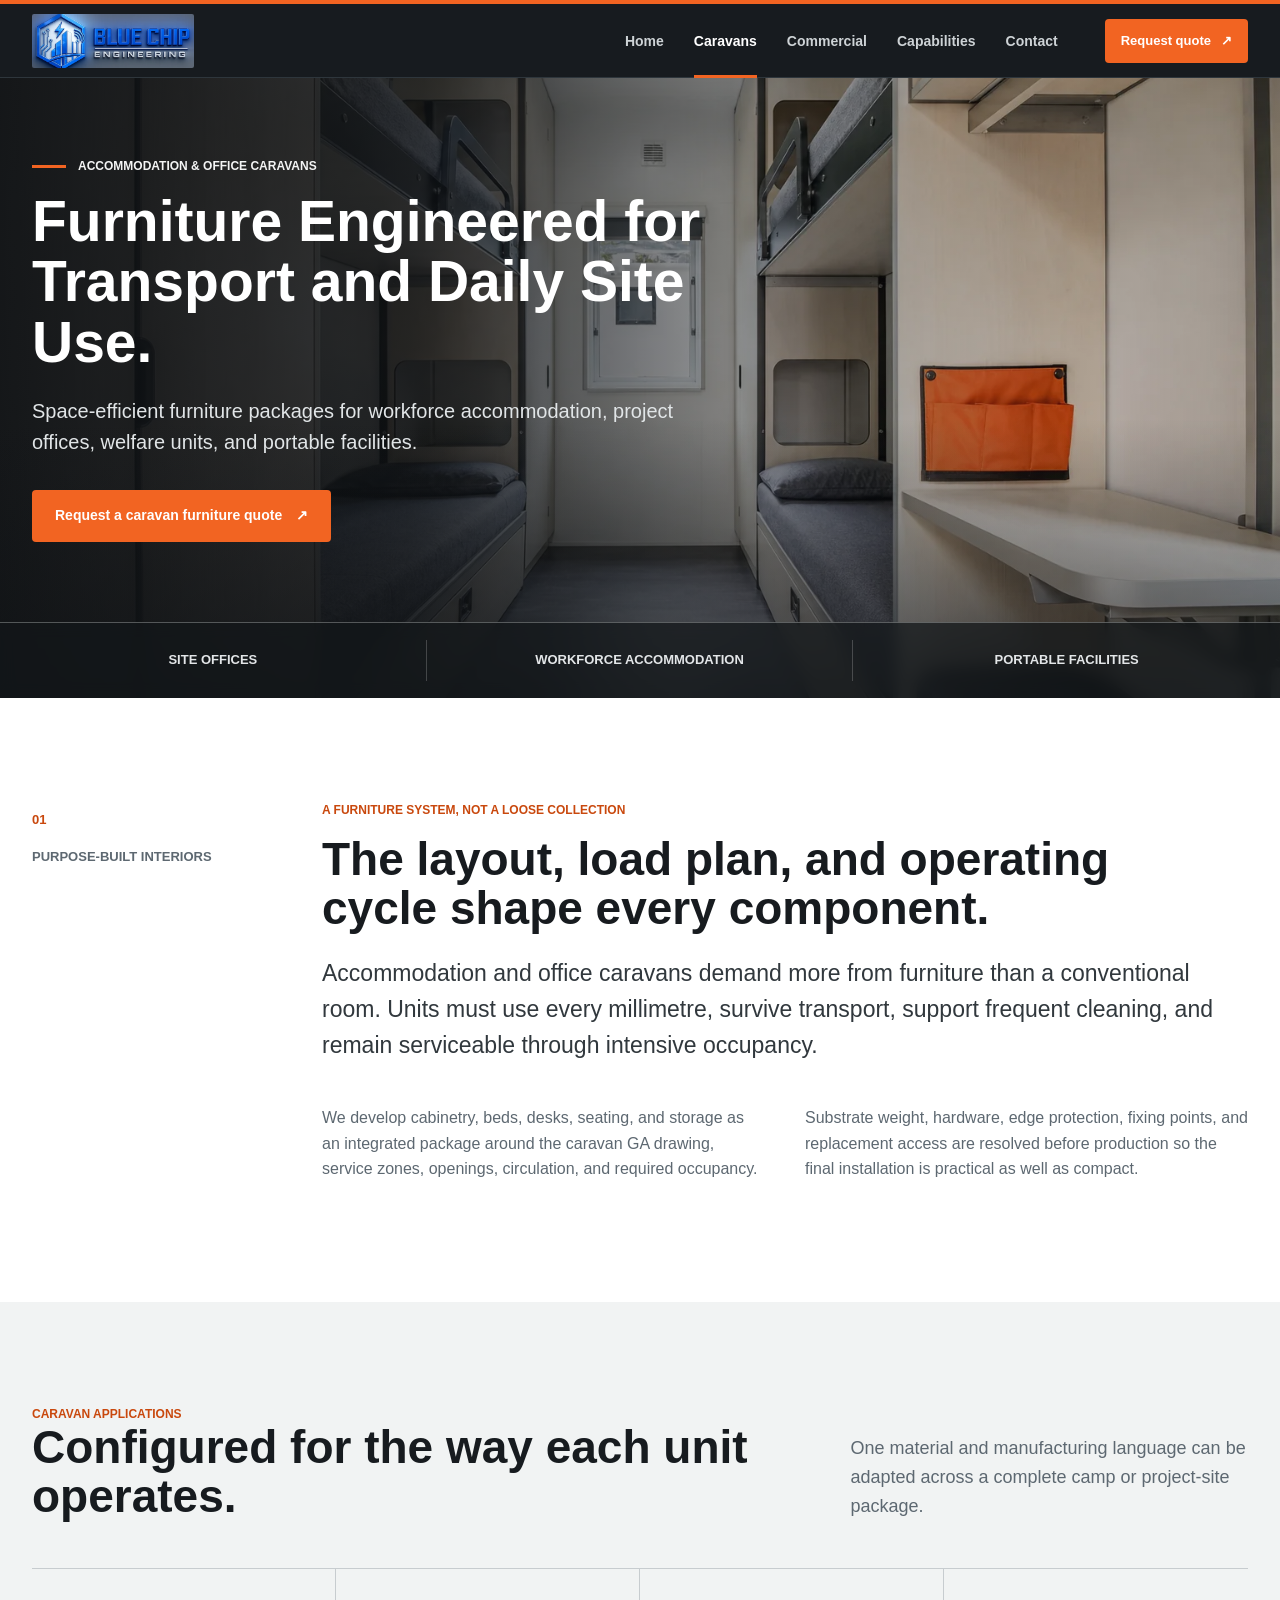
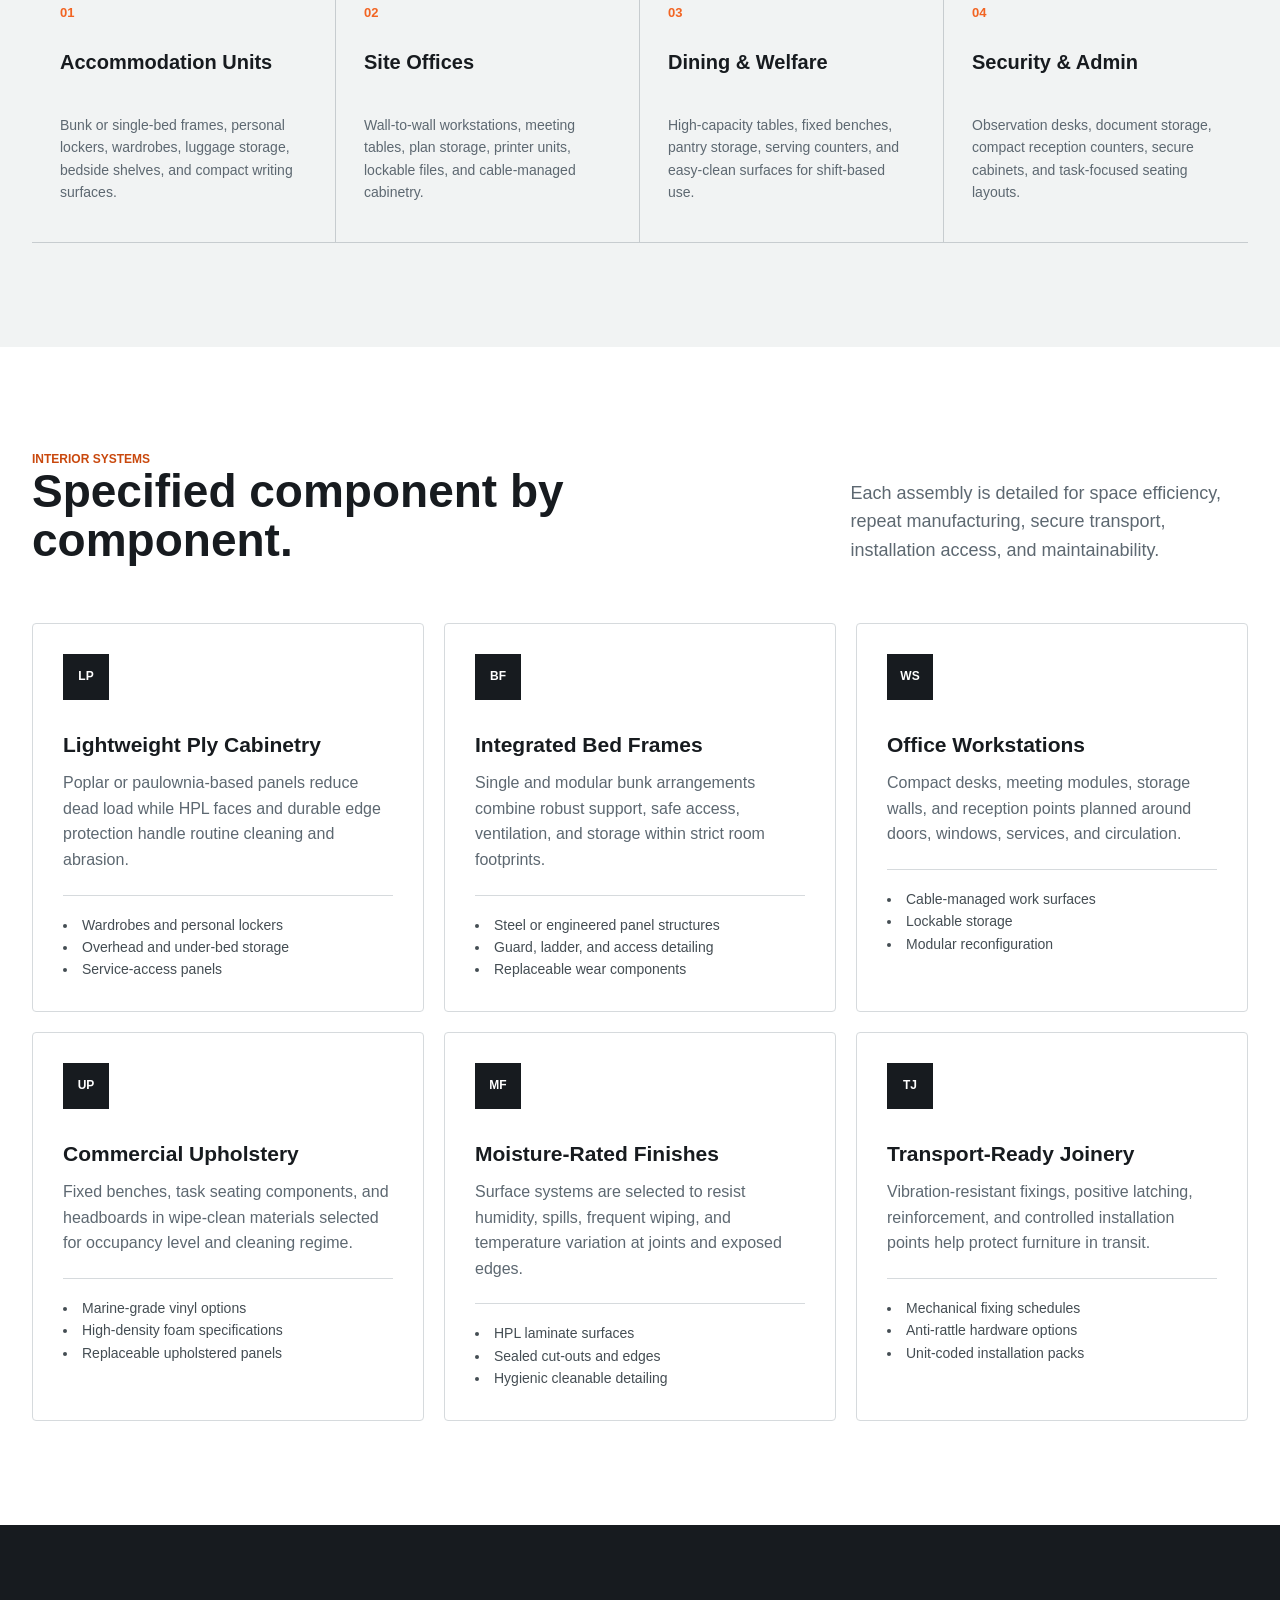
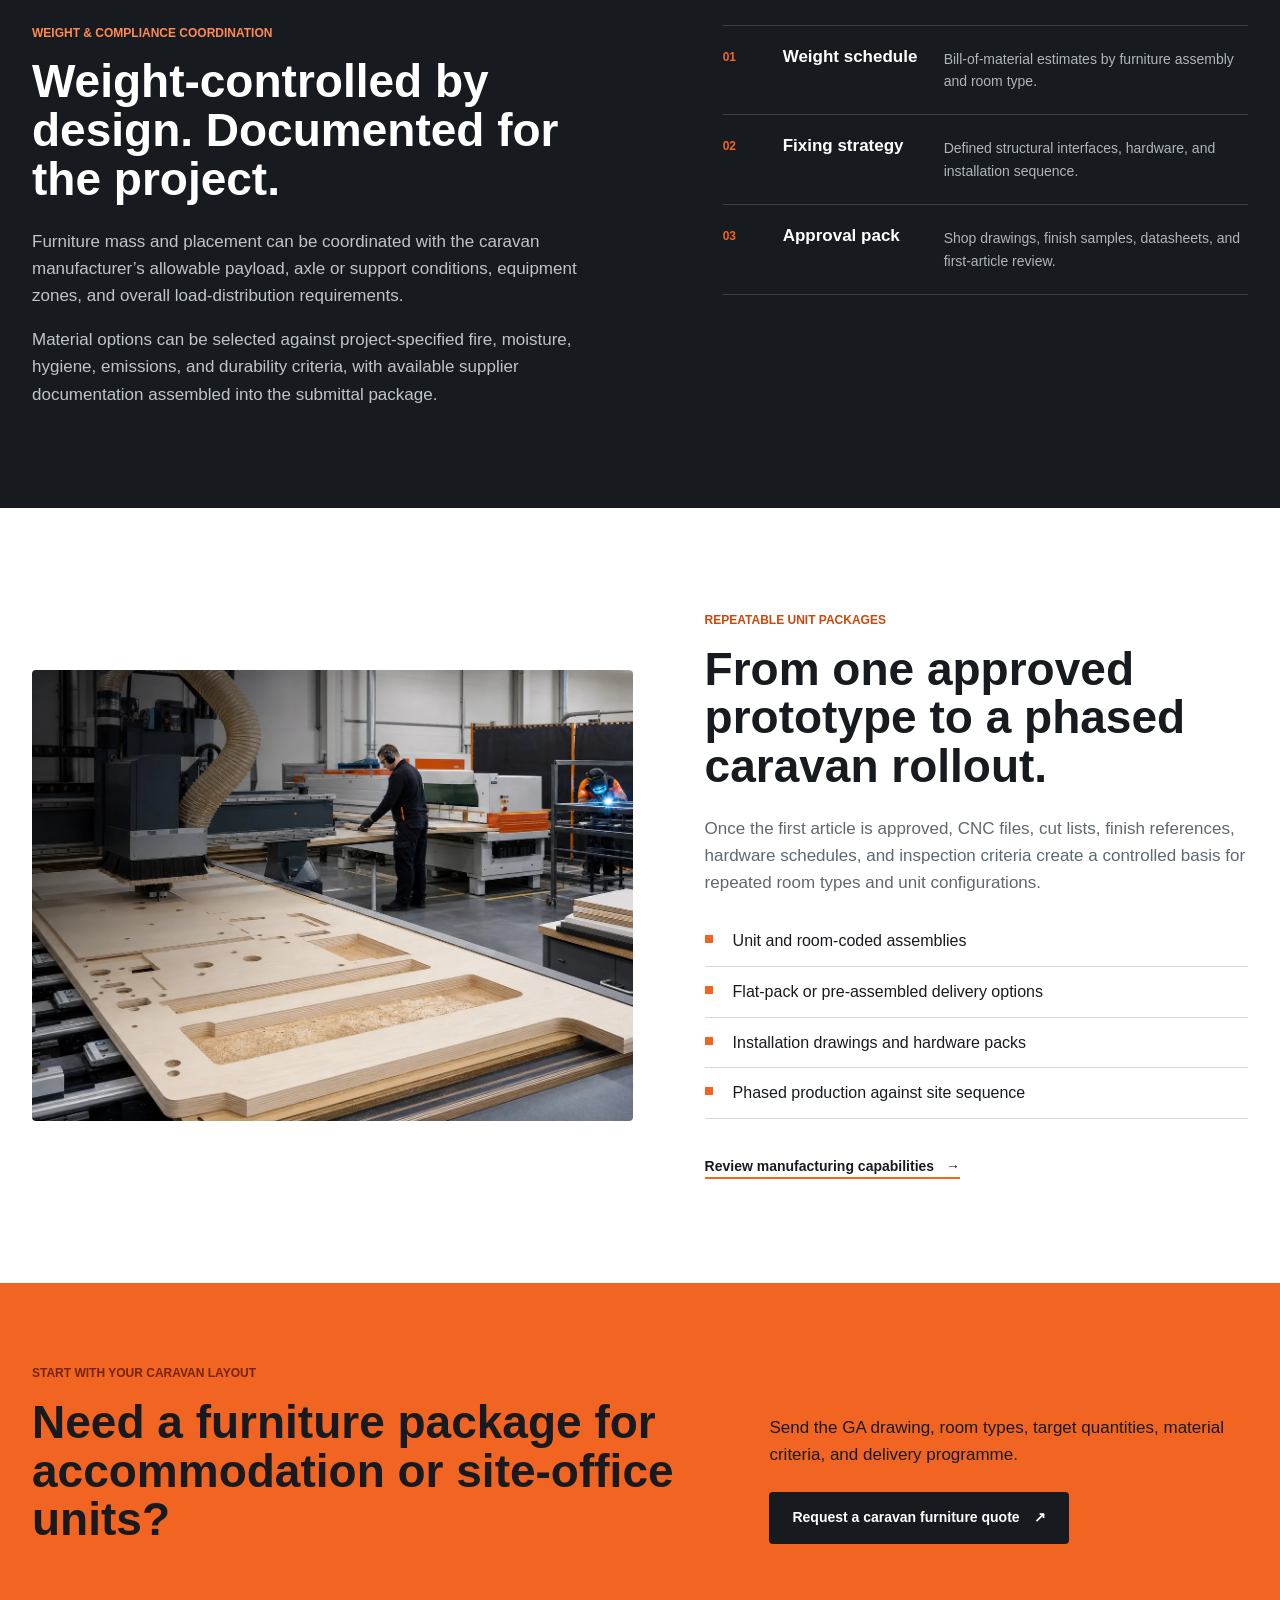
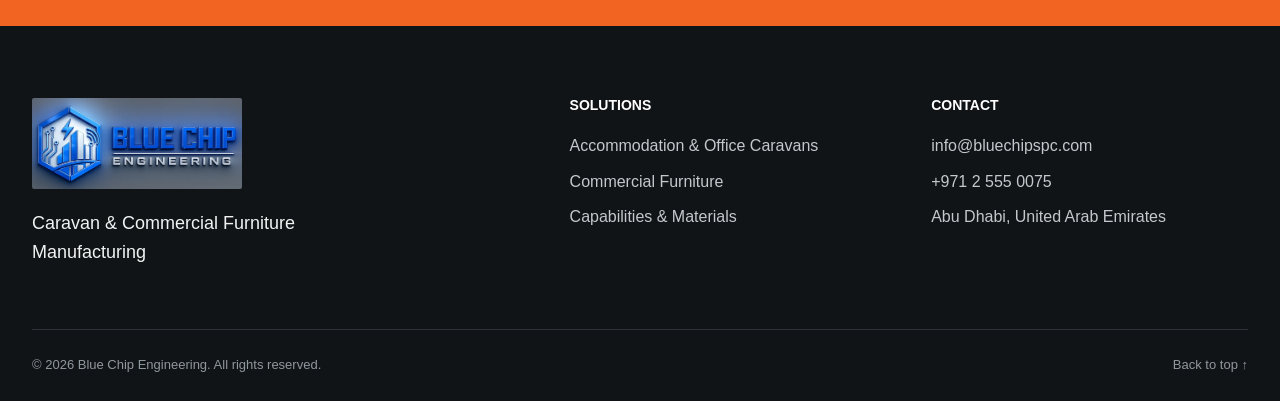
==== caravan-furniture.html @ cbe3d369 "Pivot website to caravan and commercial furniture" ====
<!doctype html>
<html lang="en">
  <head>
    <meta charset="utf-8">
    <meta name="viewport" content="width=device-width, initial-scale=1">
    <title>Accommodation &amp; Office Caravan Furniture | Blue Chip UAE</title>
    <meta name="description" content="Custom furniture for accommodation caravans, site offices, portable cabins, and workforce facilities, engineered for transport, moisture, weight, and daily use.">
    <meta name="theme-color" content="#171b1f">
    <link rel="canonical" href="https://bluechipspc.com/caravan-furniture.html">
    <meta property="og:title" content="Accommodation &amp; Office Caravan Furniture | Blue Chip">
    <meta property="og:description" content="Weight-conscious, transport-ready furniture packages for site accommodation, offices, and portable facilities.">
    <meta property="og:type" content="website">
    <meta property="og:url" content="https://bluechipspc.com/caravan-furniture.html">
    <meta property="og:image" content="https://bluechipspc.com/assets/accommodation-caravan-interior.webp">
    <meta property="og:image:alt" content="Space-efficient furniture inside an accommodation caravan">
    <meta name="twitter:card" content="summary_large_image">
    <link rel="icon" href="assets/favicon.png" type="image/png">
    <link rel="preload" href="assets/accommodation-caravan-interior.webp" as="image" type="image/webp">
    <script>document.documentElement.classList.add("js");</script>
    <link rel="stylesheet" href="styles.css">
  </head>
  <body>
    <a class="skip-link" href="#main-content">Skip to content</a>
    <header class="site-header" id="top">
      <div class="header-shell">
        <a class="brand" href="index.html" aria-label="Blue Chip home"><img src="assets/bluechip-logo.webp" alt="Blue Chip Engineering" width="1000" height="435"></a>
        <button class="nav-toggle" type="button" aria-label="Open navigation" aria-expanded="false" aria-controls="primary-navigation"><span></span><span></span><span></span></button>
        <nav class="site-nav" id="primary-navigation" aria-label="Primary navigation">
          <a href="index.html">Home</a><a href="caravan-furniture.html" aria-current="page">Caravans</a><a href="commercial-furniture.html">Commercial</a><a href="manufacturing-capabilities.html">Capabilities</a><a href="quote-contact.html">Contact</a>
        </nav>
        <a class="header-cta" href="quote-contact.html">Request quote <span aria-hidden="true">&#8599;</span></a>
      </div>
    </header>

    <main id="main-content">
      <section class="hero subpage-hero" aria-labelledby="hero-title">
        <div class="hero-media" aria-hidden="true"><img src="assets/accommodation-caravan-interior.webp" alt="" width="1536" height="1024" fetchpriority="high"></div>
        <div class="hero-shade" aria-hidden="true"></div>
        <div class="page-shell hero-content reveal is-visible">
          <p class="kicker"><span></span> Accommodation &amp; office caravans</p>
          <h1 id="hero-title">Furniture Engineered for Transport and Daily Site Use.</h1>
          <p class="hero-lead">Space-efficient furniture packages for workforce accommodation, project offices, welfare units, and portable facilities.</p>
          <div class="hero-actions"><a class="button button-primary" href="quote-contact.html?project=caravan">Request a caravan furniture quote <span aria-hidden="true">&#8599;</span></a></div>
        </div>
        <div class="hero-rail"><span>Site offices</span><span>Workforce accommodation</span><span>Portable facilities</span></div>
      </section>

      <section class="section intro-section" aria-labelledby="intro-title">
        <div class="page-shell intro-layout">
          <div class="section-label reveal"><span>01</span><p>Purpose-built interiors</p></div>
          <div class="intro-copy reveal">
            <p class="eyebrow">A furniture system, not a loose collection</p>
            <h2 id="intro-title">The layout, load plan, and operating cycle shape every component.</h2>
            <p class="large-copy">Accommodation and office caravans demand more from furniture than a conventional room. Units must use every millimetre, survive transport, support frequent cleaning, and remain serviceable through intensive occupancy.</p>
            <div class="body-columns"><p>We develop cabinetry, beds, desks, seating, and storage as an integrated package around the caravan GA drawing, service zones, openings, circulation, and required occupancy.</p><p>Substrate weight, hardware, edge protection, fixing points, and replacement access are resolved before production so the final installation is practical as well as compact.</p></div>
          </div>
        </div>
      </section>

      <section class="application-section section-muted" aria-labelledby="application-title">
        <div class="page-shell">
          <div class="section-heading compact reveal"><div><p class="eyebrow">Caravan applications</p><h2 id="application-title">Configured for the way each unit operates.</h2></div><p>One material and manufacturing language can be adapted across a complete camp or project-site package.</p></div>
          <div class="application-grid">
            <article class="application-item reveal"><span>01</span><h3>Accommodation Units</h3><p>Bunk or single-bed frames, personal lockers, wardrobes, luggage storage, bedside shelves, and compact writing surfaces.</p></article>
            <article class="application-item reveal"><span>02</span><h3>Site Offices</h3><p>Wall-to-wall workstations, meeting tables, plan storage, printer units, lockable files, and cable-managed cabinetry.</p></article>
            <article class="application-item reveal"><span>03</span><h3>Dining &amp; Welfare</h3><p>High-capacity tables, fixed benches, pantry storage, serving counters, and easy-clean surfaces for shift-based use.</p></article>
            <article class="application-item reveal"><span>04</span><h3>Security &amp; Admin</h3><p>Observation desks, document storage, compact reception counters, secure cabinets, and task-focused seating layouts.</p></article>
          </div>
        </div>
      </section>

      <section class="section systems-section" aria-labelledby="systems-title">
        <div class="page-shell">
          <div class="section-heading reveal"><div><p class="eyebrow">Interior systems</p><h2 id="systems-title">Specified component by component.</h2></div><p>Each assembly is detailed for space efficiency, repeat manufacturing, secure transport, installation access, and maintainability.</p></div>
          <div class="systems-grid">
            <article class="system-card reveal"><div class="system-icon">LP</div><h3>Lightweight Ply Cabinetry</h3><p>Poplar or paulownia-based panels reduce dead load while HPL faces and durable edge protection handle routine cleaning and abrasion.</p><ul><li>Wardrobes and personal lockers</li><li>Overhead and under-bed storage</li><li>Service-access panels</li></ul></article>
            <article class="system-card reveal"><div class="system-icon">BF</div><h3>Integrated Bed Frames</h3><p>Single and modular bunk arrangements combine robust support, safe access, ventilation, and storage within strict room footprints.</p><ul><li>Steel or engineered panel structures</li><li>Guard, ladder, and access detailing</li><li>Replaceable wear components</li></ul></article>
            <article class="system-card reveal"><div class="system-icon">WS</div><h3>Office Workstations</h3><p>Compact desks, meeting modules, storage walls, and reception points planned around doors, windows, services, and circulation.</p><ul><li>Cable-managed work surfaces</li><li>Lockable storage</li><li>Modular reconfiguration</li></ul></article>
            <article class="system-card reveal"><div class="system-icon">UP</div><h3>Commercial Upholstery</h3><p>Fixed benches, task seating components, and headboards in wipe-clean materials selected for occupancy level and cleaning regime.</p><ul><li>Marine-grade vinyl options</li><li>High-density foam specifications</li><li>Replaceable upholstered panels</li></ul></article>
            <article class="system-card reveal"><div class="system-icon">MF</div><h3>Moisture-Rated Finishes</h3><p>Surface systems are selected to resist humidity, spills, frequent wiping, and temperature variation at joints and exposed edges.</p><ul><li>HPL laminate surfaces</li><li>Sealed cut-outs and edges</li><li>Hygienic cleanable detailing</li></ul></article>
            <article class="system-card reveal"><div class="system-icon">TJ</div><h3>Transport-Ready Joinery</h3><p>Vibration-resistant fixings, positive latching, reinforcement, and controlled installation points help protect furniture in transit.</p><ul><li>Mechanical fixing schedules</li><li>Anti-rattle hardware options</li><li>Unit-coded installation packs</li></ul></article>
          </div>
        </div>
      </section>

      <section class="technical-band section-dark" aria-labelledby="technical-title">
        <div class="page-shell technical-layout">
          <div class="technical-copy reveal">
            <p class="eyebrow eyebrow-light">Weight &amp; compliance coordination</p>
            <h2 id="technical-title">Weight-controlled by design. Documented for the project.</h2>
            <p>Furniture mass and placement can be coordinated with the caravan manufacturer’s allowable payload, axle or support conditions, equipment zones, and overall load-distribution requirements.</p>
            <p>Material options can be selected against project-specified fire, moisture, hygiene, emissions, and durability criteria, with available supplier documentation assembled into the submittal package.</p>
          </div>
          <div class="technical-points">
            <div class="technical-point reveal"><span>01</span><h3>Weight schedule</h3><p>Bill-of-material estimates by furniture assembly and room type.</p></div>
            <div class="technical-point reveal"><span>02</span><h3>Fixing strategy</h3><p>Defined structural interfaces, hardware, and installation sequence.</p></div>
            <div class="technical-point reveal"><span>03</span><h3>Approval pack</h3><p>Shop drawings, finish samples, datasheets, and first-article review.</p></div>
          </div>
        </div>
      </section>

      <section class="section kit-section" aria-labelledby="kit-title">
        <div class="page-shell kit-layout">
          <div class="kit-image reveal"><img src="assets/cnc-furniture-manufacturing.webp" alt="CNC-routed lightweight furniture panels in production" width="1672" height="941" loading="lazy"></div>
          <div class="kit-copy reveal"><p class="eyebrow">Repeatable unit packages</p><h2 id="kit-title">From one approved prototype to a phased caravan rollout.</h2><p>Once the first article is approved, CNC files, cut lists, finish references, hardware schedules, and inspection criteria create a controlled basis for repeated room types and unit configurations.</p><ul class="check-list dark"><li>Unit and room-coded assemblies</li><li>Flat-pack or pre-assembled delivery options</li><li>Installation drawings and hardware packs</li><li>Phased production against site sequence</li></ul><a class="text-link" href="manufacturing-capabilities.html">Review manufacturing capabilities <span aria-hidden="true">&#8594;</span></a></div>
        </div>
      </section>

      <section class="cta-band" aria-labelledby="cta-title"><div class="page-shell cta-layout reveal"><div><p class="eyebrow">Start with your caravan layout</p><h2 id="cta-title">Need a furniture package for accommodation or site-office units?</h2></div><div class="cta-action"><p>Send the GA drawing, room types, target quantities, material criteria, and delivery programme.</p><a class="button button-dark" href="quote-contact.html?project=caravan">Request a caravan furniture quote <span aria-hidden="true">&#8599;</span></a></div></div></section>
    </main>

    <footer class="site-footer"><div class="page-shell footer-grid"><div class="footer-brand"><img src="assets/bluechip-logo.webp" alt="Blue Chip Engineering" width="1000" height="435" loading="lazy"><p>Caravan &amp; Commercial Furniture Manufacturing</p></div><div class="footer-column"><h2>Solutions</h2><a href="caravan-furniture.html">Accommodation &amp; Office Caravans</a><a href="commercial-furniture.html">Commercial Furniture</a><a href="manufacturing-capabilities.html">Capabilities &amp; Materials</a></div><div class="footer-column"><h2>Contact</h2><a href="mailto:info@bluechipspc.com">info@bluechipspc.com</a><a href="tel:+97125550075">+971 2 555 0075</a><span>Abu Dhabi, United Arab Emirates</span></div></div><div class="page-shell footer-base"><span>&copy; 2026 Blue Chip Engineering. All rights reserved.</span><a href="#top">Back to top <span aria-hidden="true">&#8593;</span></a></div></footer>
    <script src="script.js" defer></script>
  </body>
</html>
---- styles.css ----
:root {
  --charcoal: #171b1f;
  --charcoal-2: #22282d;
  --charcoal-3: #30373d;
  --ink: #171b1f;
  --slate: #5d6871;
  --steel: #8e989f;
  --line: #d6dadd;
  --line-dark: #3a4248;
  --muted: #f1f3f3;
  --white: #ffffff;
  --orange: #f26422;
  --orange-dark: #c9480d;
  --max-width: 1280px;
  --header-height: 78px;
}

*,
*::before,
*::after {
  box-sizing: border-box;
}

html {
  scroll-behavior: smooth;
  scroll-padding-top: 96px;
}

body {
  margin: 0;
  color: var(--ink);
  background: var(--white);
  font-family: Inter, Aptos, "Segoe UI", Arial, sans-serif;
  font-size: 16px;
  line-height: 1.6;
  letter-spacing: 0;
  -webkit-font-smoothing: antialiased;
}

body.nav-open {
  overflow: hidden;
}

img {
  display: block;
  max-width: 100%;
}

a {
  color: inherit;
  text-decoration: none;
}

button,
input,
select,
textarea {
  color: inherit;
  font: inherit;
  letter-spacing: 0;
}

h1,
h2,
h3,
p {
  margin-top: 0;
}

h1,
h2,
h3 {
  font-weight: 720;
  line-height: 1.06;
  letter-spacing: 0;
}

h2 {
  margin-bottom: 24px;
  font-size: 46px;
}

h3 {
  margin-bottom: 14px;
  font-size: 23px;
}

p:last-child,
ul:last-child,
ol:last-child {
  margin-bottom: 0;
}

::selection {
  color: var(--white);
  background: var(--orange-dark);
}

:focus-visible {
  outline: 3px solid var(--orange);
  outline-offset: 3px;
}

.sr-only {
  position: absolute;
  width: 1px;
  height: 1px;
  padding: 0;
  margin: -1px;
  overflow: hidden;
  clip: rect(0, 0, 0, 0);
  white-space: nowrap;
  border: 0;
}

.skip-link {
  position: fixed;
  top: 10px;
  left: 10px;
  z-index: 1000;
  padding: 10px 16px;
  color: var(--white);
  background: var(--orange-dark);
  transform: translateY(-150%);
  transition: transform 180ms ease;
}

.skip-link:focus {
  transform: translateY(0);
}

.page-shell,
.header-shell {
  width: min(calc(100% - 64px), var(--max-width));
  margin-inline: auto;
}

.section {
  padding-block: 104px;
}

.section-muted {
  padding-block: 104px;
  background: var(--muted);
}

.section-dark {
  color: var(--white);
  background: var(--charcoal);
}

.eyebrow,
.kicker,
.pathway-number,
.material-code {
  margin-bottom: 16px;
  color: var(--orange-dark);
  font-size: 12px;
  font-weight: 750;
  line-height: 1.4;
  letter-spacing: 0;
  text-transform: uppercase;
}

.eyebrow-light {
  color: #ff8a52;
}

.section-heading {
  display: grid;
  grid-template-columns: minmax(0, 1.3fr) minmax(300px, 0.7fr);
  gap: 80px;
  align-items: end;
  margin-bottom: 58px;
}

.section-heading h2,
.section-heading p {
  margin-bottom: 0;
}

.section-heading > p {
  color: var(--slate);
  font-size: 18px;
}

.section-heading.compact {
  margin-bottom: 48px;
}

.button {
  display: inline-flex;
  min-height: 52px;
  align-items: center;
  justify-content: center;
  gap: 14px;
  padding: 14px 22px;
  border: 1px solid transparent;
  border-radius: 4px;
  font-size: 14px;
  font-weight: 750;
  line-height: 1.25;
  text-align: center;
  transition: color 180ms ease, background-color 180ms ease, border-color 180ms ease, transform 180ms ease;
}

.button:hover {
  transform: translateY(-2px);
}

.button-primary {
  color: var(--white);
  background: var(--orange);
}

.button-primary:hover {
  background: var(--orange-dark);
}

.button-ghost {
  color: var(--white);
  border-color: rgba(255, 255, 255, 0.55);
  background: rgba(23, 27, 31, 0.28);
}

.button-ghost:hover {
  border-color: var(--white);
  background: rgba(23, 27, 31, 0.7);
}

.button-dark {
  color: var(--white);
  background: var(--charcoal);
}

.button-dark:hover {
  background: var(--charcoal-3);
}

.button-outline-light {
  color: var(--white);
  border-color: #707980;
  background: transparent;
}

.button-outline-light:hover {
  border-color: var(--orange);
  background: var(--orange);
}

.text-link {
  display: inline-flex;
  align-items: center;
  gap: 12px;
  color: var(--ink);
  font-size: 14px;
  font-weight: 750;
  border-bottom: 2px solid var(--orange);
}

.text-link:hover {
  color: var(--orange-dark);
}

.site-header {
  position: sticky;
  top: 0;
  z-index: 100;
  height: var(--header-height);
  border-top: 4px solid var(--orange);
  border-bottom: 1px solid #2e363c;
  color: var(--white);
  background: var(--charcoal);
}

.header-shell {
  display: flex;
  height: calc(var(--header-height) - 4px);
  align-items: center;
  gap: 34px;
}

.brand {
  display: block;
  flex: 0 0 162px;
  width: 162px;
  height: 54px;
  overflow: hidden;
  border-radius: 2px;
  background: #59616a;
}

.brand img {
  width: 100%;
  height: 100%;
  object-fit: cover;
}

.site-nav {
  display: flex;
  align-items: stretch;
  align-self: stretch;
  gap: 4px;
  margin-left: auto;
}

.site-nav a {
  position: relative;
  display: flex;
  align-items: center;
  padding: 0 13px;
  color: #ced3d6;
  font-size: 14px;
  font-weight: 650;
  white-space: nowrap;
}

.site-nav a::after {
  position: absolute;
  right: 13px;
  bottom: 0;
  left: 13px;
  height: 3px;
  background: var(--orange);
  content: "";
  opacity: 0;
  transform: scaleX(0.4);
  transition: opacity 180ms ease, transform 180ms ease;
}

.site-nav a:hover,
.site-nav a[aria-current="page"] {
  color: var(--white);
}

.site-nav a:hover::after,
.site-nav a[aria-current="page"]::after {
  opacity: 1;
  transform: scaleX(1);
}

.header-cta {
  display: inline-flex;
  min-height: 44px;
  align-items: center;
  gap: 10px;
  padding: 11px 16px;
  border-radius: 4px;
  color: var(--white);
  background: var(--orange);
  font-size: 13px;
  font-weight: 750;
  white-space: nowrap;
}

.header-cta:hover {
  background: var(--orange-dark);
}

.nav-toggle {
  display: none;
  width: 46px;
  height: 46px;
  padding: 11px;
  border: 1px solid var(--line-dark);
  border-radius: 4px;
  color: var(--white);
  background: transparent;
  cursor: pointer;
}

.nav-toggle span {
  display: block;
  width: 100%;
  height: 2px;
  margin-block: 5px;
  background: currentColor;
  transition: transform 180ms ease, opacity 180ms ease;
}

.hero {
  position: relative;
  overflow: hidden;
  color: var(--white);
  background: var(--charcoal);
}

.home-hero {
  height: calc(100svh - 120px);
  min-height: 590px;
  max-height: 780px;
}

.subpage-hero {
  height: min(620px, calc(100svh - 116px));
  min-height: 520px;
}

.hero-media,
.hero-shade {
  position: absolute;
  inset: 0;
}

.hero-media img {
  width: 100%;
  height: 100%;
  object-fit: cover;
  object-position: center;
}

.home-hero .hero-media img {
  object-position: center 47%;
}

.commercial-hero .hero-media img {
  object-position: center 43%;
}

.hero-shade {
  background: linear-gradient(90deg, rgba(15, 18, 21, 0.96) 0%, rgba(15, 18, 21, 0.82) 32%, rgba(15, 18, 21, 0.4) 60%, rgba(15, 18, 21, 0.18) 100%);
}

.hero-shade::after {
  position: absolute;
  inset: 0;
  background: linear-gradient(0deg, rgba(15, 18, 21, 0.62) 0%, transparent 45%);
  content: "";
}

.hero-content {
  position: relative;
  z-index: 2;
  display: flex;
  height: calc(100% - 76px);
  max-width: var(--max-width);
  flex-direction: column;
  align-items: flex-start;
  justify-content: center;
  padding-right: 34%;
}

.kicker {
  display: flex;
  align-items: center;
  gap: 12px;
  color: #f3f4f4;
}

.kicker span {
  width: 34px;
  height: 3px;
  background: var(--orange);
}

.hero h1 {
  max-width: 880px;
  margin-bottom: 24px;
  font-size: 67px;
}

.subpage-hero h1 {
  max-width: 860px;
  font-size: 57px;
}

.hero-lead {
  max-width: 680px;
  margin-bottom: 32px;
  color: #e1e5e7;
  font-size: 20px;
  line-height: 1.55;
}

.hero-actions {
  display: flex;
  flex-wrap: wrap;
  gap: 12px;
}

.hero-rail {
  position: absolute;
  right: 0;
  bottom: 0;
  left: 0;
  z-index: 3;
  display: grid;
  min-height: 76px;
  grid-template-columns: repeat(3, 1fr);
  align-items: center;
  border-top: 1px solid rgba(255, 255, 255, 0.28);
  background: rgba(19, 23, 26, 0.72);
  backdrop-filter: blur(8px);
}

.hero-rail span {
  padding: 10px 30px;
  border-right: 1px solid rgba(255, 255, 255, 0.2);
  color: #e3e6e8;
  font-size: 13px;
  font-weight: 650;
  text-align: center;
  text-transform: uppercase;
}

.hero-rail span:last-child {
  border-right: 0;
}

.sector-pathways {
  padding-top: 96px;
}

.pathway-grid {
  display: grid;
  grid-template-columns: repeat(2, minmax(0, 1fr));
  gap: 24px;
}

.pathway-card {
  overflow: hidden;
  border: 1px solid var(--line);
  border-radius: 4px;
  background: var(--white);
}

.pathway-media {
  display: block;
  aspect-ratio: 16 / 9;
  overflow: hidden;
  background: var(--muted);
}

.pathway-media img {
  width: 100%;
  height: 100%;
  object-fit: cover;
  transition: transform 450ms ease;
}

.pathway-card:hover .pathway-media img {
  transform: scale(1.025);
}

.pathway-copy {
  padding: 34px;
}

.pathway-copy h3 {
  margin-bottom: 16px;
  font-size: 31px;
}

.pathway-copy > p:not(.pathway-number) {
  margin-bottom: 24px;
  color: var(--slate);
}

.value-band {
  padding-block: 92px;
}

.value-layout {
  display: grid;
  grid-template-columns: minmax(280px, 0.7fr) minmax(0, 1.3fr);
  gap: 90px;
}

.value-heading h2 {
  margin-bottom: 0;
}

.value-grid {
  display: grid;
  grid-template-columns: repeat(3, minmax(0, 1fr));
  border-top: 1px solid var(--line-dark);
}

.value-item {
  min-width: 0;
  padding: 30px 24px 0;
  border-left: 1px solid var(--line-dark);
}

.value-index,
.application-item > span,
.commercial-sector > span,
.capability-process > span,
.product-index {
  display: block;
  margin-bottom: 28px;
  color: var(--orange);
  font-size: 13px;
  font-weight: 800;
}

.value-item h3 {
  font-size: 20px;
}

.value-item p {
  color: #b9c0c4;
  font-size: 14px;
}

.process-list {
  display: grid;
  margin: 0;
  padding: 0;
  border-top: 1px solid var(--line);
  list-style: none;
  grid-template-columns: repeat(3, minmax(0, 1fr));
}

.process-step {
  display: grid;
  min-width: 0;
  gap: 42px;
  padding: 34px 30px 16px 0;
  border-right: 1px solid var(--line);
}

.process-step:not(:first-child) {
  padding-left: 30px;
}

.process-step:last-child {
  border-right: 0;
}

.process-step > span {
  color: var(--orange-dark);
  font-size: 13px;
  font-weight: 800;
}

.process-step h3 {
  font-size: 31px;
}

.process-step p {
  color: var(--slate);
}

.capability-feature {
  display: grid;
  min-height: 660px;
  grid-template-columns: minmax(0, 1.12fr) minmax(460px, 0.88fr);
}

.capability-image {
  min-height: 560px;
}

.capability-image img {
  width: 100%;
  height: 100%;
  object-fit: cover;
}

.capability-copy {
  display: flex;
  flex-direction: column;
  align-items: flex-start;
  justify-content: center;
  padding: 70px max(48px, calc((100vw - var(--max-width)) / 2));
}

.capability-copy h2 {
  font-size: 42px;
}

.capability-copy > p:not(.eyebrow) {
  color: #c1c7ca;
}

.check-list {
  width: 100%;
  margin: 20px 0 34px;
  padding: 0;
  list-style: none;
}

.check-list li {
  position: relative;
  padding: 12px 0 12px 28px;
  border-bottom: 1px solid var(--line-dark);
  color: #e5e8e9;
}

.check-list li::before {
  position: absolute;
  top: 19px;
  left: 0;
  width: 8px;
  height: 8px;
  background: var(--orange);
  content: "";
}

.check-list.dark li {
  border-color: var(--line);
  color: var(--ink);
}

.cta-band {
  padding-block: 82px;
  color: var(--ink);
  background: var(--orange);
}

.cta-layout {
  display: grid;
  grid-template-columns: minmax(0, 1.15fr) minmax(340px, 0.85fr);
  gap: 90px;
  align-items: end;
}

.cta-band .eyebrow {
  color: #742406;
}

.cta-band h2 {
  margin-bottom: 0;
}

.cta-action p {
  margin-bottom: 24px;
  font-size: 17px;
}

.site-footer {
  padding-top: 72px;
  color: #c2c8cb;
  background: #111417;
}

.footer-grid {
  display: grid;
  grid-template-columns: 1.3fr 0.8fr 0.9fr;
  gap: 80px;
  padding-bottom: 62px;
}

.footer-brand img {
  width: 210px;
  height: 91px;
  margin-bottom: 20px;
  border-radius: 2px;
  object-fit: cover;
}

.footer-brand p {
  max-width: 340px;
  color: #f1f3f3;
  font-size: 18px;
}

.footer-column {
  display: flex;
  flex-direction: column;
  align-items: flex-start;
  gap: 10px;
}

.footer-column h2 {
  margin-bottom: 10px;
  color: var(--white);
  font-size: 14px;
  text-transform: uppercase;
}

.footer-column a:hover {
  color: var(--orange);
}

.footer-base {
  display: flex;
  min-height: 72px;
  align-items: center;
  justify-content: space-between;
  gap: 24px;
  border-top: 1px solid #2d3439;
  color: #8f989e;
  font-size: 13px;
}

.footer-base a:hover {
  color: var(--white);
}

.intro-layout {
  display: grid;
  grid-template-columns: 210px minmax(0, 1fr);
  gap: 80px;
}

.section-label {
  padding-top: 8px;
}

.section-label span {
  display: block;
  margin-bottom: 16px;
  color: var(--orange-dark);
  font-size: 13px;
  font-weight: 800;
}

.section-label p {
  color: var(--slate);
  font-size: 13px;
  font-weight: 700;
  text-transform: uppercase;
}

.intro-copy h2 {
  max-width: 900px;
}

.large-copy {
  max-width: 920px;
  margin-bottom: 42px;
  color: #31383d;
  font-size: 23px;
  line-height: 1.55;
}

.body-columns {
  display: grid;
  grid-template-columns: repeat(2, minmax(0, 1fr));
  gap: 40px;
  color: var(--slate);
}

.application-grid {
  display: grid;
  grid-template-columns: repeat(4, minmax(0, 1fr));
  border-top: 1px solid #c7cccf;
  border-bottom: 1px solid #c7cccf;
}

.application-item {
  min-width: 0;
  padding: 34px 28px 38px;
  border-right: 1px solid #c7cccf;
}

.application-item:last-child {
  border-right: 0;
}

.application-item h3 {
  min-height: 48px;
  font-size: 20px;
}

.application-item p {
  color: var(--slate);
  font-size: 14px;
}

.systems-grid {
  display: grid;
  grid-template-columns: repeat(3, minmax(0, 1fr));
  gap: 20px;
}

.system-card {
  min-width: 0;
  padding: 30px;
  border: 1px solid var(--line);
  border-radius: 4px;
}

.system-icon {
  display: grid;
  width: 46px;
  height: 46px;
  margin-bottom: 34px;
  place-items: center;
  color: var(--white);
  background: var(--charcoal);
  font-size: 12px;
  font-weight: 800;
}

.system-card h3 {
  font-size: 21px;
}

.system-card > p {
  color: var(--slate);
}

.system-card ul,
.capability-process ul {
  margin: 22px 0 0;
  padding: 18px 0 0;
  border-top: 1px solid var(--line);
  color: #444d53;
  font-size: 14px;
  list-style-position: inside;
}

.technical-band {
  padding-block: 100px;
}

.technical-layout {
  display: grid;
  grid-template-columns: minmax(0, 1.05fr) minmax(430px, 0.95fr);
  gap: 110px;
}

.technical-copy p:not(.eyebrow) {
  color: #bec5c9;
  font-size: 17px;
}

.technical-points {
  border-top: 1px solid var(--line-dark);
}

.technical-point {
  display: grid;
  grid-template-columns: 44px 145px 1fr;
  gap: 16px;
  align-items: start;
  padding: 22px 0;
  border-bottom: 1px solid var(--line-dark);
}

.technical-point span {
  color: var(--orange);
  font-size: 12px;
  font-weight: 800;
}

.technical-point h3 {
  margin: 0;
  font-size: 17px;
}

.technical-point p {
  margin: 0;
  color: #aeb6bb;
  font-size: 14px;
}

.kit-layout,
.delivery-layout {
  display: grid;
  grid-template-columns: minmax(0, 1.05fr) minmax(420px, 0.95fr);
  gap: 72px;
  align-items: center;
}

.kit-image,
.delivery-media {
  aspect-ratio: 4 / 3;
  overflow: hidden;
  border-radius: 4px;
  background: var(--muted);
}

.kit-image img,
.delivery-media img {
  width: 100%;
  height: 100%;
  object-fit: cover;
}

.kit-copy > p:not(.eyebrow),
.delivery-copy > p:not(.eyebrow) {
  color: var(--slate);
  font-size: 17px;
}

.commercial-sector-grid {
  display: grid;
  grid-template-columns: repeat(3, minmax(0, 1fr));
  border-top: 1px solid #c7cccf;
  border-bottom: 1px solid #c7cccf;
}

.commercial-sector {
  min-width: 0;
  padding: 34px;
  border-right: 1px solid #c7cccf;
}

.commercial-sector:last-child {
  border-right: 0;
}

.commercial-sector h3 {
  min-height: 52px;
}

.commercial-sector p {
  min-height: 128px;
  color: var(--slate);
}

.product-table {
  border-top: 1px solid var(--line);
}

.product-row {
  display: grid;
  grid-template-columns: 70px minmax(230px, 0.72fr) minmax(0, 1.28fr);
  gap: 32px;
  align-items: start;
  padding: 30px 0;
  border-bottom: 1px solid var(--line);
}

.product-row .product-index {
  margin: 4px 0 0;
}

.product-row h3,
.product-row p {
  margin: 0;
}

.product-row p {
  color: var(--slate);
}

.performance-section {
  padding-block: 100px;
}

.performance-layout {
  display: grid;
  grid-template-columns: minmax(0, 0.85fr) minmax(520px, 1.15fr);
  gap: 100px;
}

.performance-copy > p:not(.eyebrow) {
  color: #bcc3c7;
}

.performance-grid {
  display: grid;
  grid-template-columns: repeat(2, minmax(0, 1fr));
  border-top: 1px solid var(--line-dark);
  border-left: 1px solid var(--line-dark);
}

.performance-item {
  min-width: 0;
  padding: 28px;
  border-right: 1px solid var(--line-dark);
  border-bottom: 1px solid var(--line-dark);
}

.performance-item strong {
  display: block;
  margin-bottom: 34px;
  color: var(--orange);
  font-size: 12px;
}

.performance-item h3 {
  font-size: 18px;
}

.performance-item p {
  color: #afb7bb;
  font-size: 14px;
}

.mini-process {
  margin: 30px 0 0;
  padding: 0;
  border-top: 1px solid var(--line);
  list-style: none;
}

.mini-process li {
  display: grid;
  grid-template-columns: 44px 1fr;
  gap: 12px;
  padding: 14px 0;
  border-bottom: 1px solid var(--line);
  font-weight: 650;
}

.mini-process span {
  color: var(--orange-dark);
  font-size: 12px;
}

.process-capabilities {
  padding-block: 102px;
}

.process-capabilities .section-heading > p {
  color: #b7bfc3;
}

.capability-process-grid {
  display: grid;
  grid-template-columns: repeat(2, minmax(0, 1fr));
  border-top: 1px solid var(--line-dark);
  border-left: 1px solid var(--line-dark);
}

.capability-process {
  min-width: 0;
  padding: 34px;
  border-right: 1px solid var(--line-dark);
  border-bottom: 1px solid var(--line-dark);
}

.capability-process h3 {
  font-size: 25px;
}

.capability-process > p {
  color: #bcc3c7;
}

.capability-process ul {
  border-color: var(--line-dark);
  color: #dde1e3;
}

.material-grid {
  display: grid;
  grid-template-columns: repeat(4, minmax(0, 1fr));
  gap: 18px;
}

.material-card {
  min-width: 0;
  padding: 18px 18px 28px;
  border: 1px solid var(--line);
  border-radius: 4px;
}

.material-swatch {
  height: 144px;
  margin-bottom: 26px;
  border: 1px solid #c9cdd0;
}

.swatch-hpl {
  background: #454d52;
}

.swatch-ply {
  background: repeating-linear-gradient(0deg, #d8b98d 0, #d8b98d 9px, #cba878 10px, #e0c49b 12px);
}

.swatch-vinyl {
  background: #9a4b27;
}

.swatch-steel {
  background: #747d83;
}

.material-card h3 {
  font-size: 20px;
}

.material-card > p:not(.material-code) {
  min-height: 126px;
  color: var(--slate);
  font-size: 14px;
}

.material-card dl {
  margin: 20px 0 0;
  padding-top: 18px;
  border-top: 1px solid var(--line);
  font-size: 13px;
}

.material-card dt {
  color: var(--slate);
  font-weight: 750;
  text-transform: uppercase;
}

.material-card dd {
  margin: 2px 0 14px;
}

.dfm-section {
  padding-block: 100px;
}

.dfm-layout {
  display: grid;
  grid-template-columns: minmax(320px, 0.8fr) minmax(0, 1.2fr);
  gap: 100px;
}

.dfm-list {
  border-top: 1px solid #c7cccf;
}

.dfm-item {
  display: grid;
  grid-template-columns: 54px 1fr;
  gap: 20px;
  padding: 25px 0;
  border-bottom: 1px solid #c7cccf;
}

.dfm-item > span {
  color: var(--orange-dark);
  font-size: 12px;
  font-weight: 800;
}

.dfm-item h3 {
  margin-bottom: 8px;
  font-size: 19px;
}

.dfm-item p {
  color: var(--slate);
}

.quality-layout {
  display: grid;
  grid-template-columns: minmax(320px, 0.8fr) minmax(0, 1.2fr);
  gap: 100px;
}

.quality-copy > p:not(.eyebrow) {
  margin-bottom: 30px;
  color: var(--slate);
}

.quality-steps {
  margin: 0;
  padding: 0;
  border-top: 1px solid var(--line);
  list-style: none;
}

.quality-steps li {
  display: grid;
  grid-template-columns: 54px 1fr;
  gap: 20px;
  padding: 27px 0;
  border-bottom: 1px solid var(--line);
}

.quality-steps span {
  color: var(--orange-dark);
  font-size: 12px;
  font-weight: 800;
}

.quality-steps h3 {
  margin-bottom: 6px;
  font-size: 19px;
}

.quality-steps p {
  color: var(--slate);
}

.quote-hero {
  padding-block: 92px 84px;
}

.quote-hero-layout {
  display: grid;
  grid-template-columns: minmax(0, 1.1fr) minmax(340px, 0.9fr);
  gap: 90px;
  align-items: end;
}

.quote-hero h1 {
  max-width: 760px;
  margin: 0;
  font-size: 66px;
}

.quote-hero-copy > p {
  color: #c0c6c9;
  font-size: 18px;
}

.quote-contact-line {
  display: flex;
  flex-wrap: wrap;
  gap: 12px 24px;
  padding-top: 20px;
  border-top: 1px solid var(--line-dark);
  color: var(--white);
  font-weight: 700;
}

.quote-contact-line a:hover {
  color: var(--orange);
}

.quote-layout {
  display: grid;
  grid-template-columns: minmax(0, 1.4fr) minmax(300px, 0.6fr);
  gap: 72px;
  align-items: start;
}

.quote-form {
  padding: 42px;
  border: 1px solid var(--line);
  border-radius: 4px;
  background: var(--white);
}

.form-heading {
  margin-bottom: 42px;
}

.form-heading h2 {
  margin-bottom: 8px;
}

.form-heading > p:last-child {
  color: var(--slate);
  font-size: 14px;
}

.quote-form fieldset {
  margin: 0 0 42px;
  padding: 0;
  border: 0;
}

.quote-form legend {
  width: 100%;
  margin-bottom: 22px;
  padding: 0 0 12px;
  border-bottom: 1px solid var(--line);
  font-size: 14px;
  font-weight: 800;
  text-transform: uppercase;
}

.form-grid {
  display: grid;
  grid-template-columns: repeat(2, minmax(0, 1fr));
  gap: 22px;
}

.field {
  min-width: 0;
}

.field-full {
  grid-column: 1 / -1;
}

.field label {
  display: block;
  margin-bottom: 7px;
  font-size: 14px;
  font-weight: 700;
}

.field input,
.field select,
.field textarea {
  width: 100%;
  min-height: 50px;
  padding: 11px 13px;
  border: 1px solid #b9c0c4;
  border-radius: 3px;
  background: var(--white);
}

.field textarea {
  min-height: 110px;
  resize: vertical;
}

.field input:focus,
.field select:focus,
.field textarea:focus {
  border-color: var(--orange-dark);
  outline: 2px solid rgba(242, 100, 34, 0.18);
  outline-offset: 0;
}

.field input::placeholder,
.field textarea::placeholder {
  color: #8a949a;
}

.field-note {
  margin: 8px 0 0;
  color: var(--slate);
  font-size: 12px;
}

.file-control {
  position: relative;
  min-height: 58px;
  overflow: hidden;
  border: 1px dashed #aeb6ba;
  border-radius: 3px;
  background: var(--muted);
}

.file-control input {
  position: absolute;
  inset: 0;
  z-index: 2;
  width: 100%;
  height: 100%;
  opacity: 0;
  cursor: pointer;
}

.file-name {
  display: flex;
  min-height: 58px;
  align-items: center;
  padding: 12px 16px;
  color: var(--slate);
  font-size: 14px;
}

.file-control:hover {
  border-color: var(--orange-dark);
}

.form-submit {
  padding-top: 28px;
  border-top: 1px solid var(--line);
}

.consent {
  display: flex;
  max-width: 660px;
  gap: 12px;
  align-items: flex-start;
  margin-bottom: 24px;
  color: var(--slate);
  font-size: 13px;
}

.consent input {
  width: 18px;
  height: 18px;
  flex: 0 0 18px;
  margin-top: 2px;
  accent-color: var(--orange-dark);
}

.form-status {
  margin-top: 14px;
  color: var(--slate);
  font-size: 13px;
}

.form-status.error {
  color: #a72713;
}

.quote-aside {
  position: sticky;
  top: 112px;
  padding-left: 34px;
  border-left: 3px solid var(--orange);
}

.quote-aside h2 {
  font-size: 30px;
}

.aside-section {
  padding: 0 0 34px;
  margin-bottom: 34px;
  border-bottom: 1px solid var(--line);
}

.aside-section:last-child {
  margin-bottom: 0;
}

.aside-list {
  margin: 0;
  padding: 0;
  list-style: none;
}

.aside-list li {
  display: grid;
  grid-template-columns: 40px 1fr;
  gap: 12px;
  padding: 12px 0;
  border-bottom: 1px solid var(--line);
  font-size: 14px;
}

.aside-list li:last-child {
  border-bottom: 0;
}

.aside-list span {
  color: var(--orange-dark);
  font-size: 12px;
  font-weight: 800;
}

.aside-section address {
  display: flex;
  flex-direction: column;
  align-items: flex-start;
  gap: 7px;
  color: var(--slate);
  font-style: normal;
}

.aside-section address strong {
  color: var(--ink);
}

.aside-section address a {
  color: var(--ink);
  font-weight: 700;
}

.aside-section address a:hover {
  color: var(--orange-dark);
}

.response-note {
  display: flex;
  gap: 12px;
  align-items: flex-start;
}

.status-dot {
  width: 10px;
  height: 10px;
  flex: 0 0 10px;
  margin-top: 8px;
  background: var(--orange);
}

.consultation-band {
  padding-block: 78px;
}

.consultation-layout {
  display: grid;
  grid-template-columns: minmax(0, 1.05fr) minmax(360px, 0.95fr);
  gap: 90px;
  align-items: end;
}

.consultation-layout h2 {
  margin-bottom: 0;
}

.consultation-layout > div:last-child p {
  margin-bottom: 24px;
  color: var(--slate);
}

.js .reveal {
  opacity: 0;
  transform: translateY(18px);
  transition: opacity 520ms ease, transform 520ms ease;
}

.js .reveal.is-visible {
  opacity: 1;
  transform: translateY(0);
}

@media (max-width: 1120px) {
  .header-shell {
    gap: 18px;
  }

  .site-nav a {
    padding-inline: 9px;
  }

  .site-nav a::after {
    right: 9px;
    left: 9px;
  }

  .hero-content {
    padding-right: 24%;
  }

  .hero h1 {
    font-size: 58px;
  }

  .subpage-hero h1 {
    font-size: 50px;
  }

  .value-layout,
  .technical-layout,
  .performance-layout,
  .dfm-layout,
  .quality-layout {
    gap: 60px;
  }

  .capability-feature {
    grid-template-columns: 1fr 1fr;
  }

  .application-grid,
  .material-grid {
    grid-template-columns: repeat(2, minmax(0, 1fr));
  }

  .application-item:nth-child(2),
  .material-card:nth-child(2) {
    border-right: 0;
  }

  .application-item:nth-child(-n + 2) {
    border-bottom: 1px solid #c7cccf;
  }

  .material-card > p:not(.material-code) {
    min-height: 0;
  }

  .quote-layout {
    grid-template-columns: minmax(0, 1fr) 320px;
    gap: 44px;
  }
}

@media (max-width: 960px) {
  :root {
    --header-height: 72px;
  }

  .page-shell,
  .header-shell {
    width: min(calc(100% - 40px), var(--max-width));
  }

  h2 {
    font-size: 39px;
  }

  .section,
  .section-muted {
    padding-block: 82px;
  }

  .brand {
    width: 148px;
    height: 50px;
    flex-basis: 148px;
  }

  .nav-toggle {
    display: block;
    margin-left: auto;
  }

  .nav-toggle[aria-expanded="true"] span:nth-child(1) {
    transform: translateY(7px) rotate(45deg);
  }

  .nav-toggle[aria-expanded="true"] span:nth-child(2) {
    opacity: 0;
  }

  .nav-toggle[aria-expanded="true"] span:nth-child(3) {
    transform: translateY(-7px) rotate(-45deg);
  }

  .site-nav {
    position: fixed;
    top: var(--header-height);
    right: 0;
    bottom: 0;
    left: 0;
    z-index: 99;
    display: none;
    align-items: stretch;
    align-self: auto;
    flex-direction: column;
    gap: 0;
    padding: 28px 20px;
    background: var(--charcoal);
  }

  .site-nav.is-open {
    display: flex;
  }

  .site-nav a {
    min-height: 58px;
    padding: 0 8px;
    border-bottom: 1px solid var(--line-dark);
    font-size: 18px;
  }

  .site-nav a::after {
    right: auto;
    bottom: 0;
    left: 8px;
    width: 44px;
  }

  .header-cta {
    display: none;
  }

  .home-hero {
    height: calc(100svh - 110px);
    min-height: 540px;
  }

  .hero-content {
    padding-right: 14%;
  }

  .section-heading,
  .intro-layout,
  .value-layout,
  .technical-layout,
  .kit-layout,
  .delivery-layout,
  .performance-layout,
  .dfm-layout,
  .quality-layout,
  .quote-hero-layout,
  .quote-layout,
  .consultation-layout,
  .cta-layout {
    grid-template-columns: 1fr;
    gap: 42px;
  }

  .section-heading {
    align-items: start;
    margin-bottom: 44px;
  }

  .section-heading > p {
    max-width: 700px;
  }

  .pathway-grid,
  .systems-grid {
    grid-template-columns: repeat(2, minmax(0, 1fr));
  }

  .value-grid {
    grid-template-columns: repeat(3, minmax(0, 1fr));
  }

  .capability-feature {
    min-height: 0;
    grid-template-columns: 1fr;
  }

  .capability-image {
    min-height: 440px;
  }

  .capability-copy {
    padding: 70px max(20px, calc((100vw - var(--max-width)) / 2));
  }

  .technical-point {
    grid-template-columns: 44px 150px 1fr;
  }

  .commercial-sector-grid {
    grid-template-columns: 1fr;
  }

  .commercial-sector {
    border-right: 0;
    border-bottom: 1px solid #c7cccf;
  }

  .commercial-sector:last-child {
    border-bottom: 0;
  }

  .commercial-sector h3,
  .commercial-sector p {
    min-height: 0;
  }

  .quote-aside {
    position: static;
  }

  .footer-grid {
    grid-template-columns: 1fr 1fr;
  }

  .footer-brand {
    grid-column: 1 / -1;
  }
}

@media (max-width: 680px) {
  :root {
    --header-height: 66px;
  }

  body {
    font-size: 15px;
  }

  .page-shell,
  .header-shell {
    width: min(calc(100% - 28px), var(--max-width));
  }

  h2 {
    font-size: 33px;
  }

  h3 {
    font-size: 21px;
  }

  .section,
  .section-muted {
    padding-block: 66px;
  }

  .brand {
    width: 128px;
    height: 44px;
    flex-basis: 128px;
  }

  .nav-toggle {
    width: 42px;
    height: 42px;
  }

  .home-hero {
    height: calc(100svh - 98px);
    min-height: 470px;
    max-height: 650px;
  }

  .subpage-hero {
    height: calc(100svh - 98px);
    min-height: 480px;
    max-height: 580px;
  }

  .hero-content {
    height: calc(100% - 58px);
    padding-right: 0;
    padding-bottom: 12px;
  }

  .hero h1,
  .subpage-hero h1 {
    margin-bottom: 16px;
    font-size: 40px;
  }

  .hero-lead {
    margin-bottom: 22px;
    font-size: 16px;
    line-height: 1.45;
  }

  .hero-actions {
    width: 100%;
  }

  .hero-actions .button {
    width: 100%;
  }

  .hero-rail {
    min-height: 58px;
  }

  .hero-rail span {
    padding: 8px 5px;
    font-size: 9px;
    line-height: 1.25;
  }

  .hero-shade {
    background: linear-gradient(90deg, rgba(15, 18, 21, 0.94) 0%, rgba(15, 18, 21, 0.69) 74%, rgba(15, 18, 21, 0.52) 100%);
  }

  .home-hero .hero-media img {
    object-position: 58% center;
  }

  .subpage-hero .hero-media img {
    object-position: center;
  }

  .section-heading,
  .intro-layout,
  .value-layout,
  .technical-layout,
  .kit-layout,
  .delivery-layout,
  .performance-layout,
  .dfm-layout,
  .quality-layout,
  .quote-hero-layout,
  .quote-layout,
  .consultation-layout,
  .cta-layout {
    gap: 30px;
  }

  .pathway-grid,
  .systems-grid,
  .process-list,
  .value-grid,
  .application-grid,
  .material-grid,
  .performance-grid,
  .capability-process-grid,
  .body-columns,
  .form-grid,
  .footer-grid {
    grid-template-columns: 1fr;
  }

  .pathway-copy,
  .system-card,
  .capability-process,
  .performance-item {
    padding: 24px;
  }

  .pathway-copy h3 {
    font-size: 27px;
  }

  .value-grid,
  .capability-process-grid,
  .performance-grid {
    border-left: 0;
  }

  .value-item {
    padding: 26px 0;
    border-bottom: 1px solid var(--line-dark);
    border-left: 0;
  }

  .process-step,
  .process-step:not(:first-child) {
    padding: 26px 0;
    border-right: 0;
    border-bottom: 1px solid var(--line);
  }

  .process-step h3 {
    font-size: 27px;
  }

  .capability-image {
    min-height: 300px;
  }

  .capability-copy {
    padding: 58px 20px;
  }

  .capability-copy h2 {
    font-size: 34px;
  }

  .cta-band {
    padding-block: 58px;
  }

  .cta-layout {
    align-items: start;
  }

  .application-item {
    padding: 26px 0;
    border-right: 0;
    border-bottom: 1px solid #c7cccf;
  }

  .application-item h3 {
    min-height: 0;
  }

  .technical-point {
    grid-template-columns: 36px 1fr;
  }

  .technical-point p {
    grid-column: 2;
  }

  .product-row {
    grid-template-columns: 44px 1fr;
    gap: 16px;
  }

  .product-row p {
    grid-column: 2;
  }

  .material-card {
    padding: 16px 16px 24px;
  }

  .quote-hero {
    padding-block: 62px;
  }

  .quote-hero h1 {
    font-size: 42px;
  }

  .quote-form {
    padding: 24px 18px;
  }

  .quote-aside {
    padding-left: 22px;
  }

  .footer-grid {
    gap: 36px;
  }

  .footer-brand {
    grid-column: auto;
  }

  .footer-base {
    min-height: 92px;
    align-items: flex-start;
    flex-direction: column;
    justify-content: center;
    gap: 8px;
  }
}

@media (max-width: 390px) {
  .home-hero,
  .subpage-hero {
    min-height: 455px;
  }

  .hero h1,
  .subpage-hero h1 {
    font-size: 35px;
  }

  .kicker {
    font-size: 10px;
  }

  .button {
    padding-inline: 15px;
    font-size: 13px;
  }
}

@media (prefers-reduced-motion: reduce) {
  html {
    scroll-behavior: auto;
  }

  *,
  *::before,
  *::after {
    scroll-behavior: auto !important;
    transition-duration: 0.01ms !important;
    animation-duration: 0.01ms !important;
    animation-iteration-count: 1 !important;
  }

  .js .reveal {
    opacity: 1;
    transform: none;
  }
}
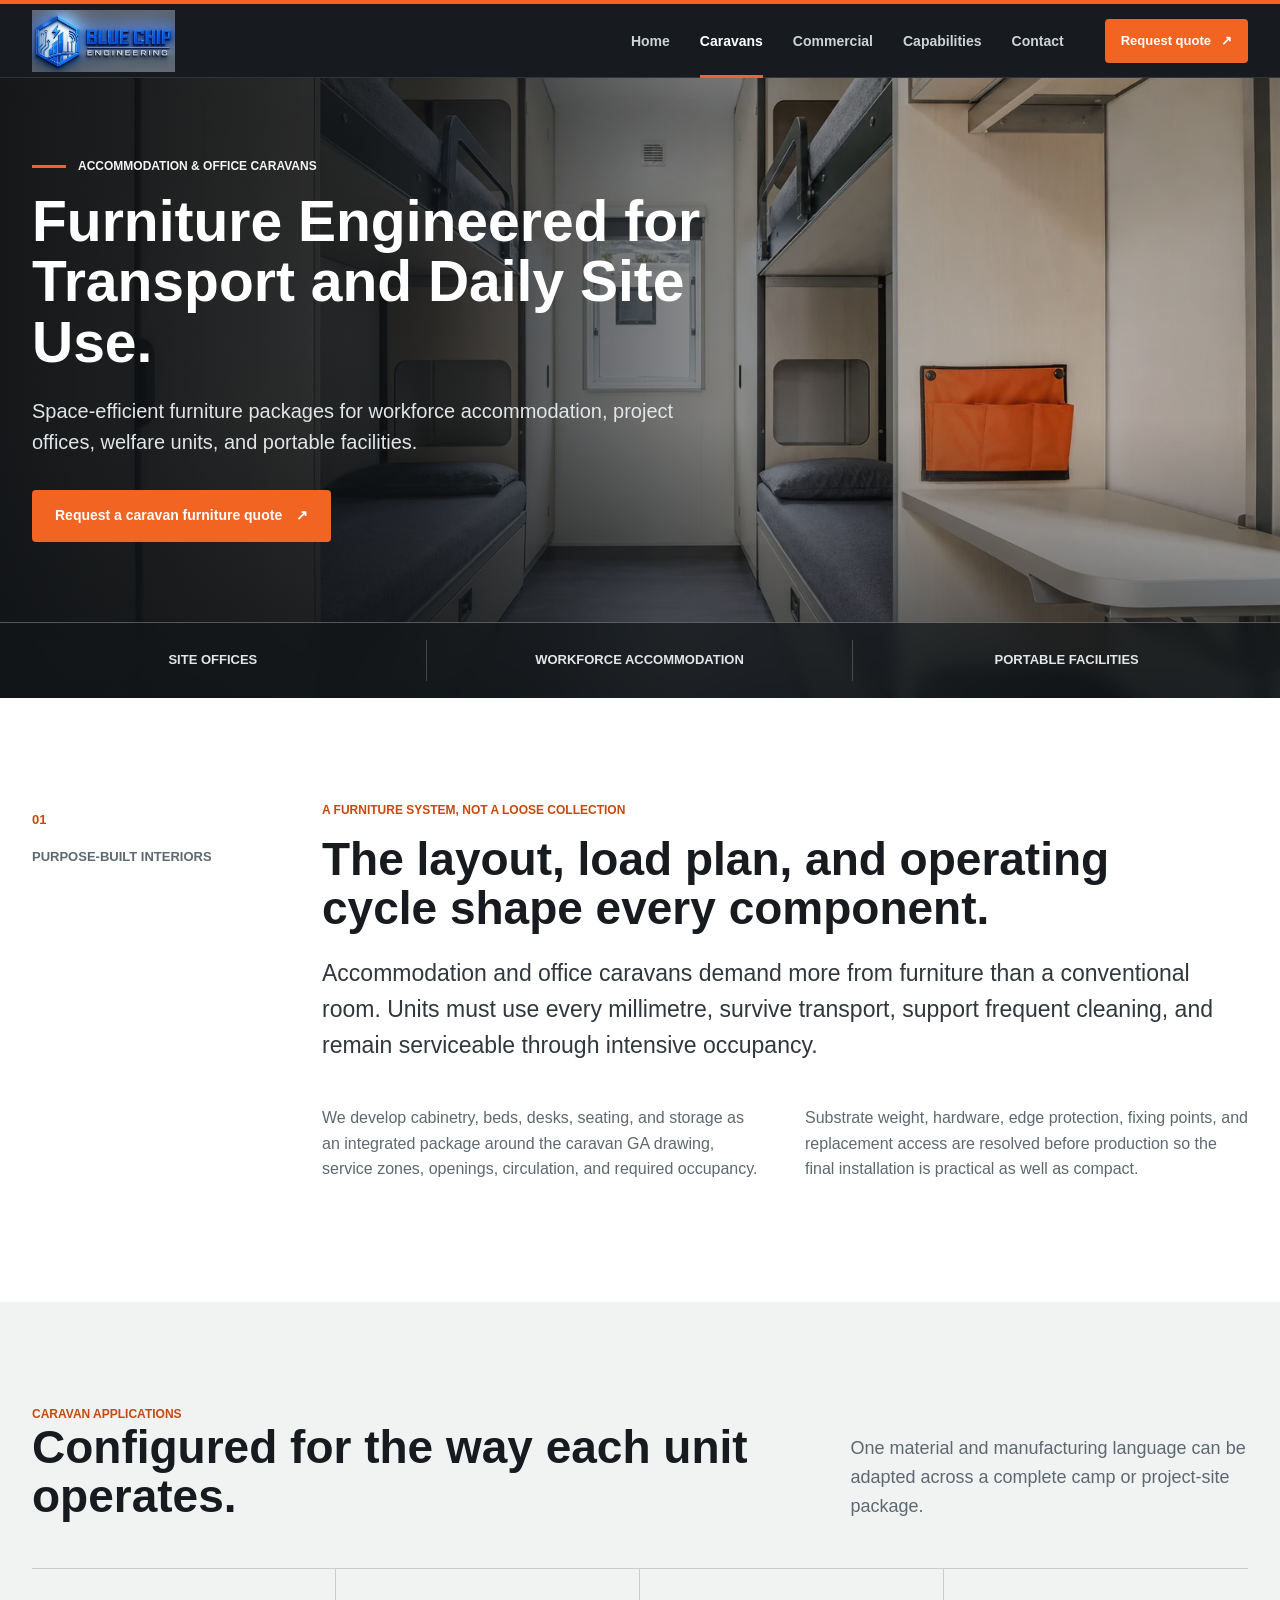
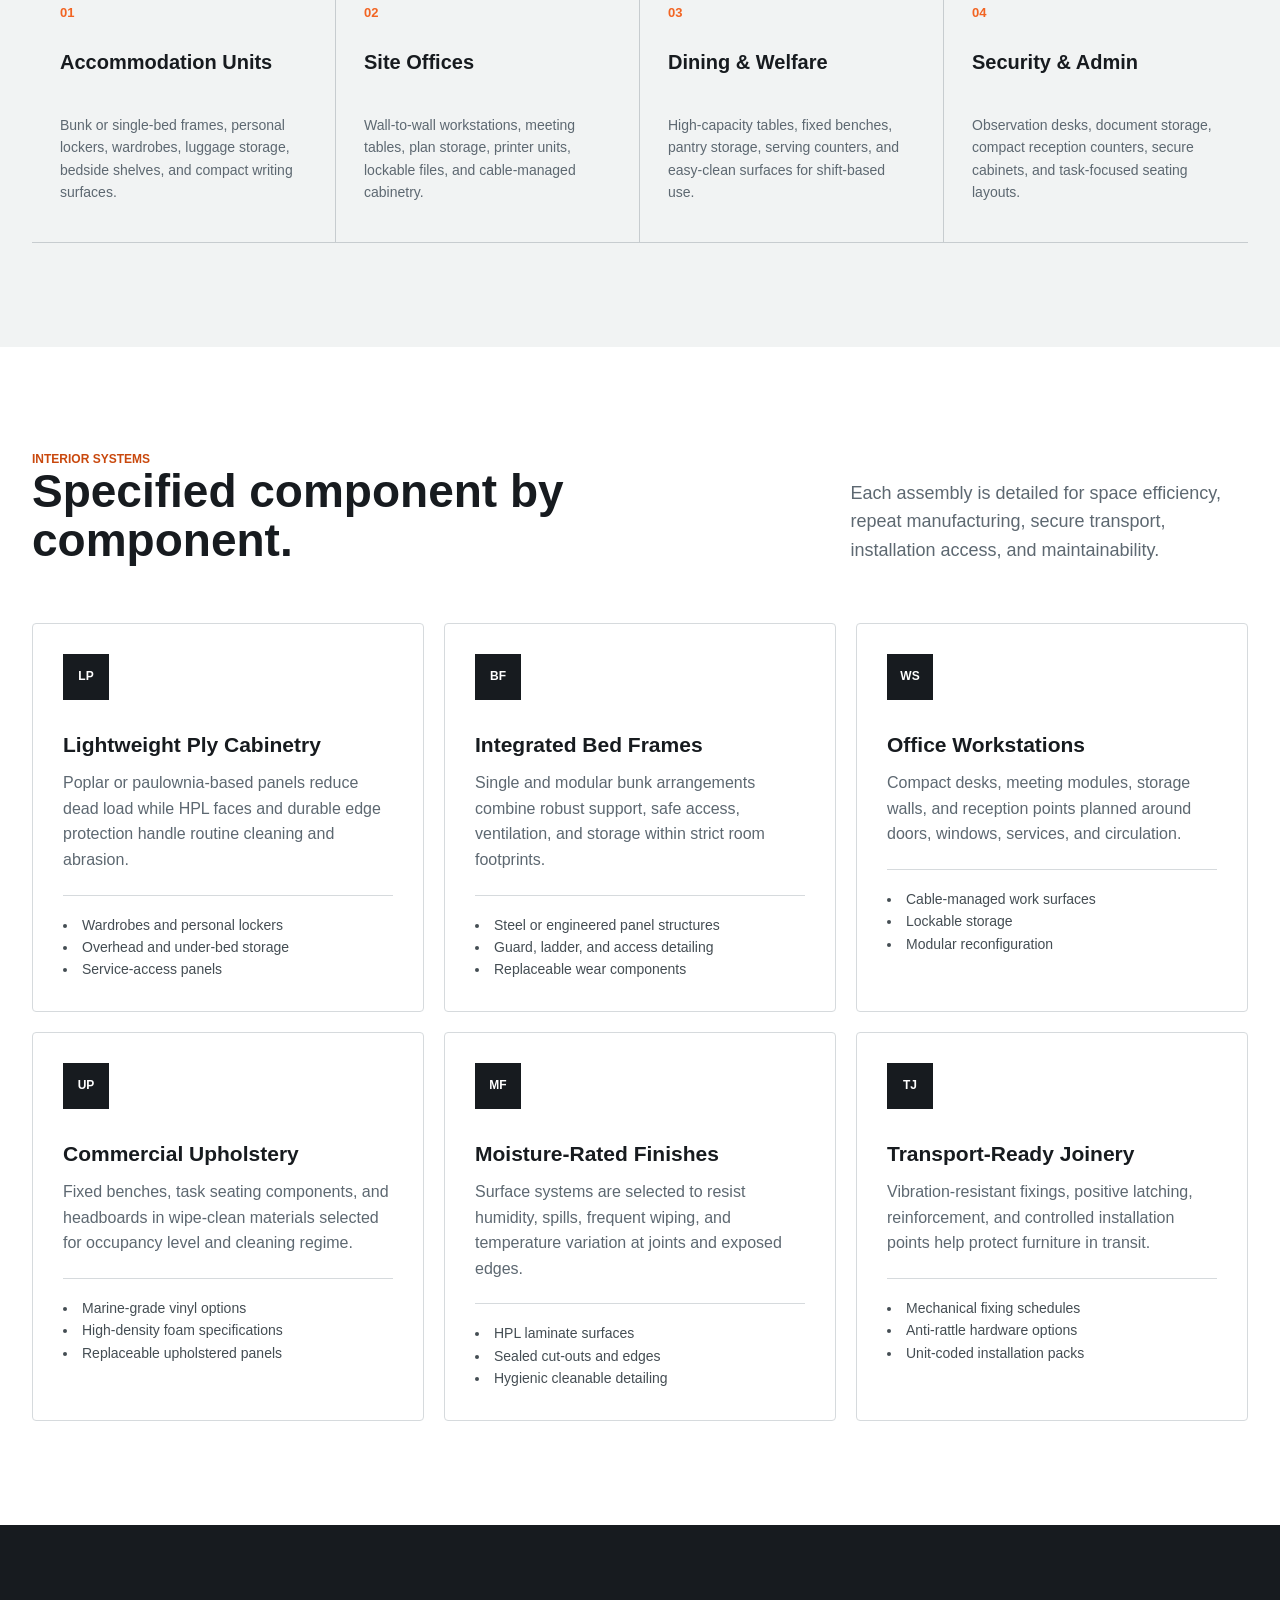
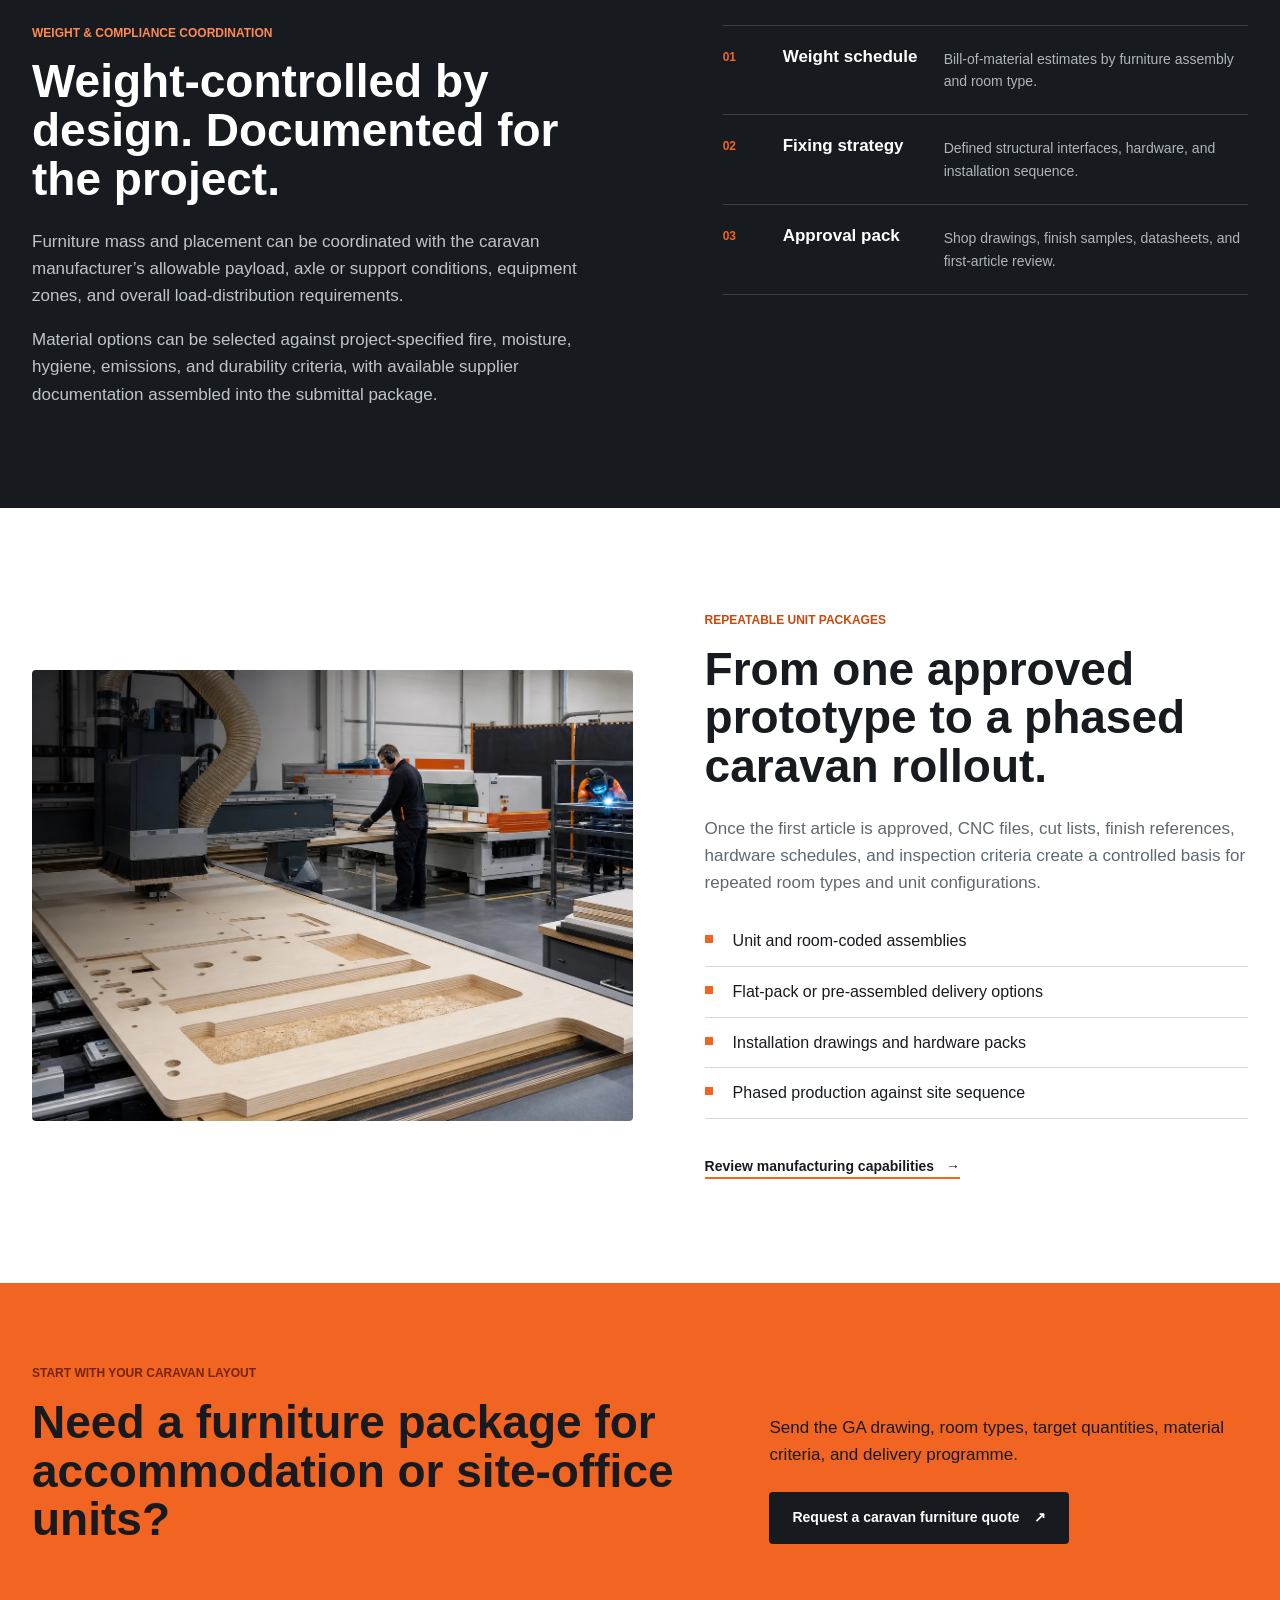
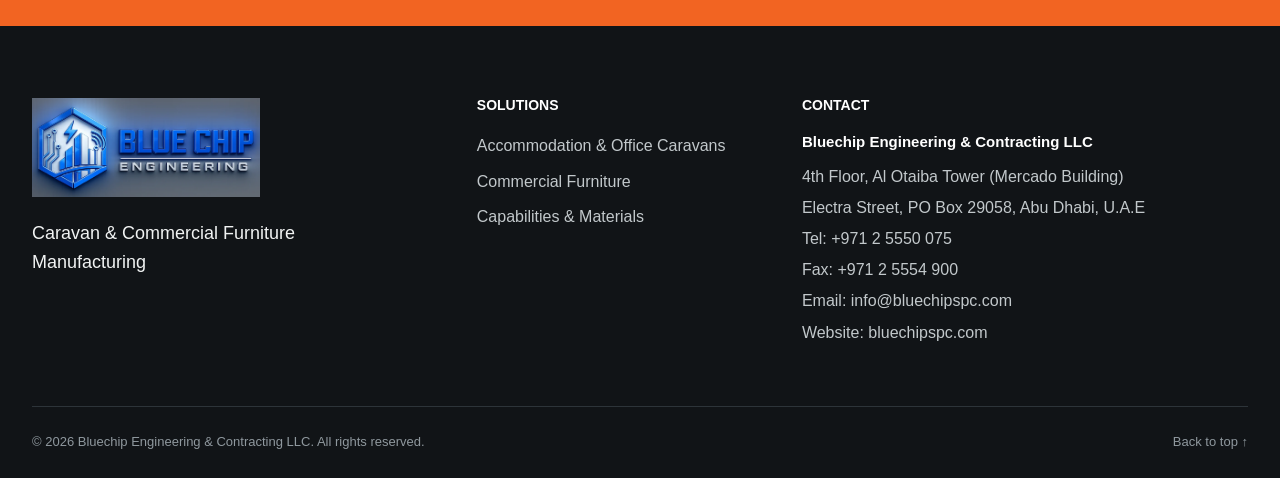
==== commit 67817d9f: "Update company contact details" ====
--- a/caravan-furniture.html
+++ b/caravan-furniture.html
@@ -109,7 +109,14 @@
       <section class="cta-band" aria-labelledby="cta-title"><div class="page-shell cta-layout reveal"><div><p class="eyebrow">Start with your caravan layout</p><h2 id="cta-title">Need a furniture package for accommodation or site-office units?</h2></div><div class="cta-action"><p>Send the GA drawing, room types, target quantities, material criteria, and delivery programme.</p><a class="button button-dark" href="quote-contact.html?project=caravan">Request a caravan furniture quote <span aria-hidden="true">&#8599;</span></a></div></div></section>
     </main>
 
-    <footer class="site-footer"><div class="page-shell footer-grid"><div class="footer-brand"><img src="assets/bluechip-logo.webp" alt="Blue Chip Engineering" width="1000" height="435" loading="lazy"><p>Caravan &amp; Commercial Furniture Manufacturing</p></div><div class="footer-column"><h2>Solutions</h2><a href="caravan-furniture.html">Accommodation &amp; Office Caravans</a><a href="commercial-furniture.html">Commercial Furniture</a><a href="manufacturing-capabilities.html">Capabilities &amp; Materials</a></div><div class="footer-column"><h2>Contact</h2><a href="mailto:info@bluechipspc.com">info@bluechipspc.com</a><a href="tel:+97125550075">+971 2 555 0075</a><span>Abu Dhabi, United Arab Emirates</span></div></div><div class="page-shell footer-base"><span>&copy; 2026 Blue Chip Engineering. All rights reserved.</span><a href="#top">Back to top <span aria-hidden="true">&#8593;</span></a></div></footer>
+    <footer class="site-footer">
+      <div class="page-shell footer-grid">
+        <div class="footer-brand"><img src="assets/bluechip-logo.webp" alt="Blue Chip Engineering" width="1000" height="435" loading="lazy"><p>Caravan &amp; Commercial Furniture Manufacturing</p></div>
+        <div class="footer-column"><h2>Solutions</h2><a href="caravan-furniture.html">Accommodation &amp; Office Caravans</a><a href="commercial-furniture.html">Commercial Furniture</a><a href="manufacturing-capabilities.html">Capabilities &amp; Materials</a></div>
+        <div class="footer-column footer-contact"><h2>Contact</h2><strong>Bluechip Engineering &amp; Contracting LLC</strong><span>4th Floor, Al Otaiba Tower (Mercado Building)</span><span>Electra Street, PO Box 29058, Abu Dhabi, U.A.E</span><a href="tel:+97125550075">Tel: +971 2 5550 075</a><a href="fax:+97125554900">Fax: +971 2 5554 900</a><a href="mailto:info@bluechipspc.com">Email: info@bluechipspc.com</a><a href="https://bluechipspc.com/">Website: bluechipspc.com</a></div>
+      </div>
+      <div class="page-shell footer-base"><span>&copy; 2026 Bluechip Engineering &amp; Contracting LLC. All rights reserved.</span><a href="#top">Back to top <span aria-hidden="true">&#8593;</span></a></div>
+    </footer>
     <script src="script.js" defer></script>
   </body>
 </html>
--- a/styles.css
+++ b/styles.css
@@ -277,23 +277,21 @@
   display: flex;
   height: calc(var(--header-height) - 4px);
   align-items: center;
-  gap: 34px;
+  gap: 28px;
 }
 
 .brand {
   display: block;
-  flex: 0 0 162px;
-  width: 162px;
-  height: 54px;
-  overflow: hidden;
-  border-radius: 2px;
-  background: #59616a;
+  flex: 0 0 180px;
+  width: 180px;
+  height: 62px;
 }
 
 .brand img {
   width: 100%;
   height: 100%;
-  object-fit: cover;
+  object-fit: contain;
+  object-position: left center;
 }
 
 .site-nav {
@@ -737,17 +735,17 @@
 
 .footer-grid {
   display: grid;
-  grid-template-columns: 1.3fr 0.8fr 0.9fr;
-  gap: 80px;
+  grid-template-columns: 1.05fr 0.72fr 1.23fr;
+  gap: 64px;
   padding-bottom: 62px;
 }
 
 .footer-brand img {
-  width: 210px;
-  height: 91px;
-  margin-bottom: 20px;
-  border-radius: 2px;
-  object-fit: cover;
+  width: 260px;
+  height: 99px;
+  margin-bottom: 22px;
+  object-fit: contain;
+  object-position: left center;
 }
 
 .footer-brand p {
@@ -772,6 +770,22 @@
 
 .footer-column a:hover {
   color: var(--orange);
+}
+
+.footer-contact {
+  gap: 8px;
+}
+
+.footer-contact strong {
+  margin-bottom: 4px;
+  color: var(--white);
+  font-size: 15px;
+  line-height: 1.45;
+}
+
+.footer-contact span,
+.footer-contact a {
+  line-height: 1.45;
 }
 
 .footer-base {
@@ -1664,9 +1678,9 @@
   }
 
   .brand {
-    width: 148px;
-    height: 50px;
-    flex-basis: 148px;
+    width: 158px;
+    height: 54px;
+    flex-basis: 158px;
   }
 
   .nav-toggle {
@@ -1844,9 +1858,9 @@
   }
 
   .brand {
-    width: 128px;
-    height: 44px;
-    flex-basis: 128px;
+    width: 132px;
+    height: 50px;
+    flex-basis: 132px;
   }
 
   .nav-toggle {
